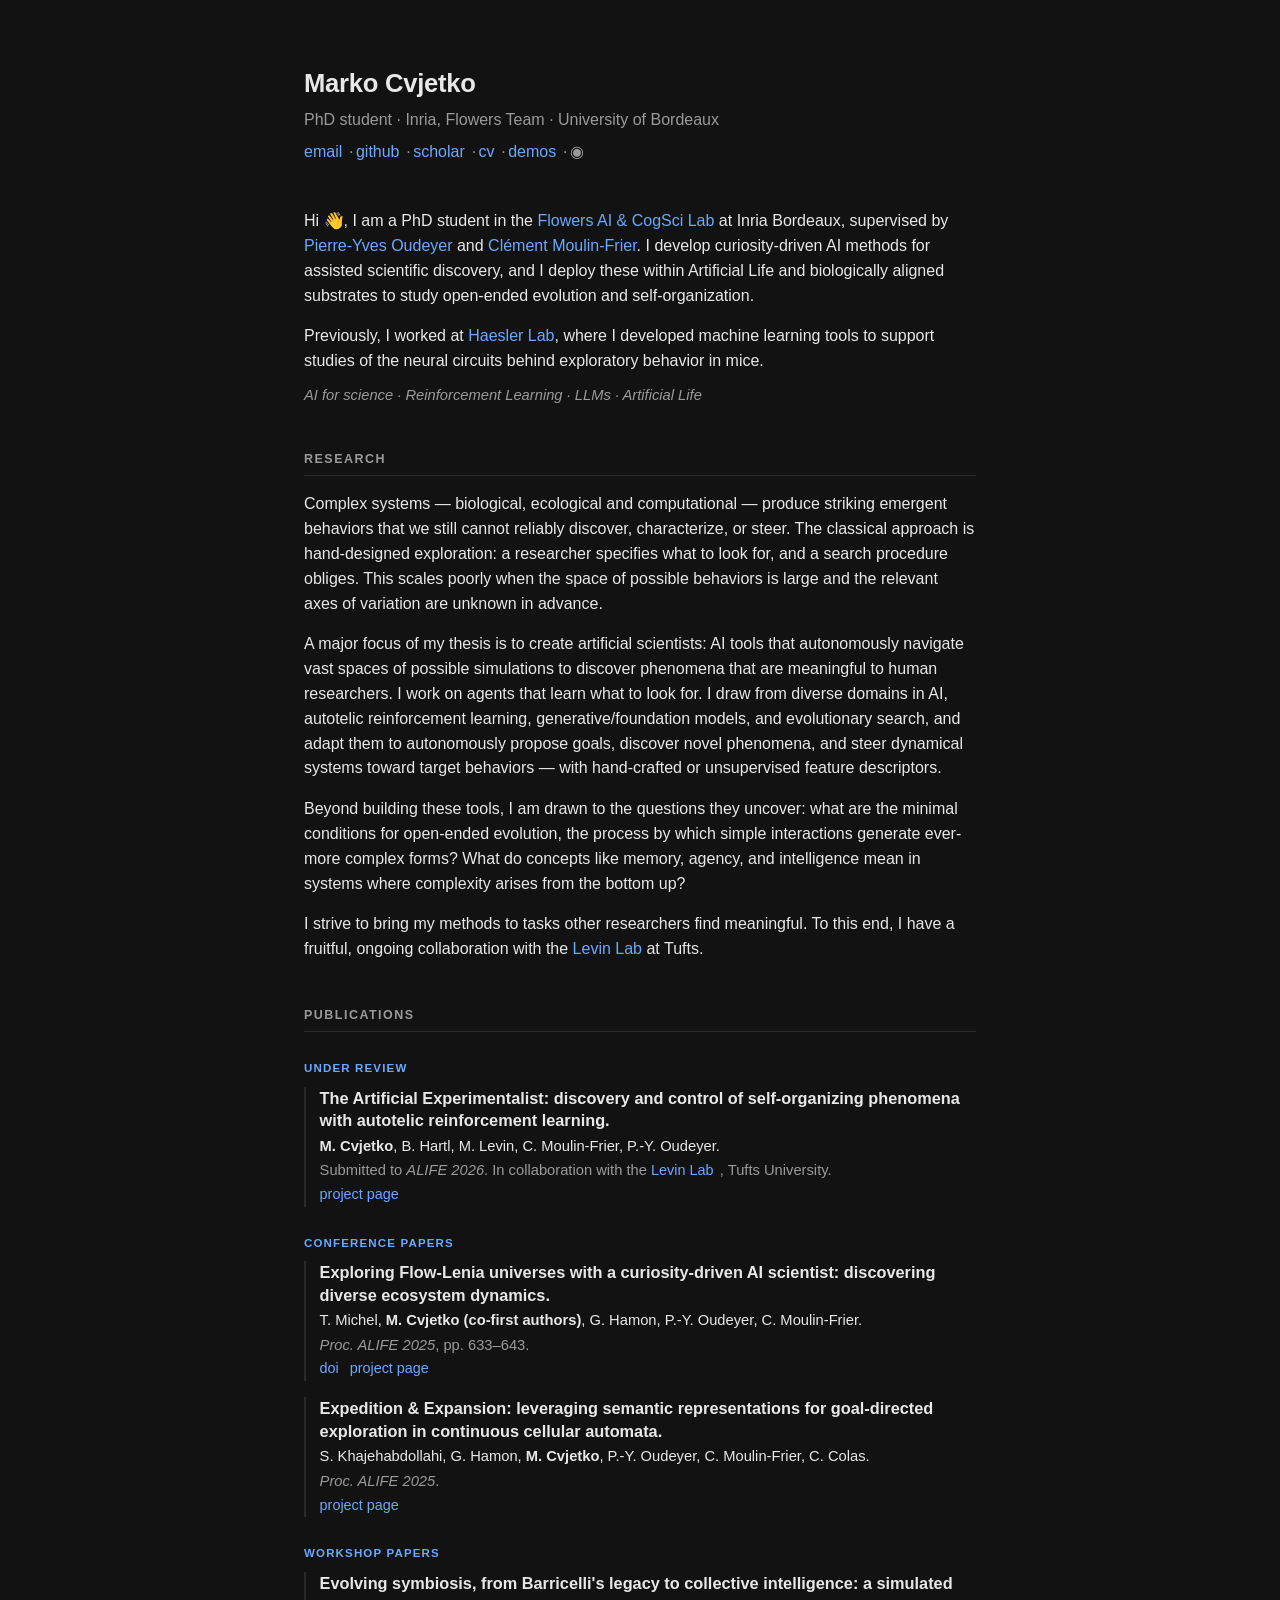
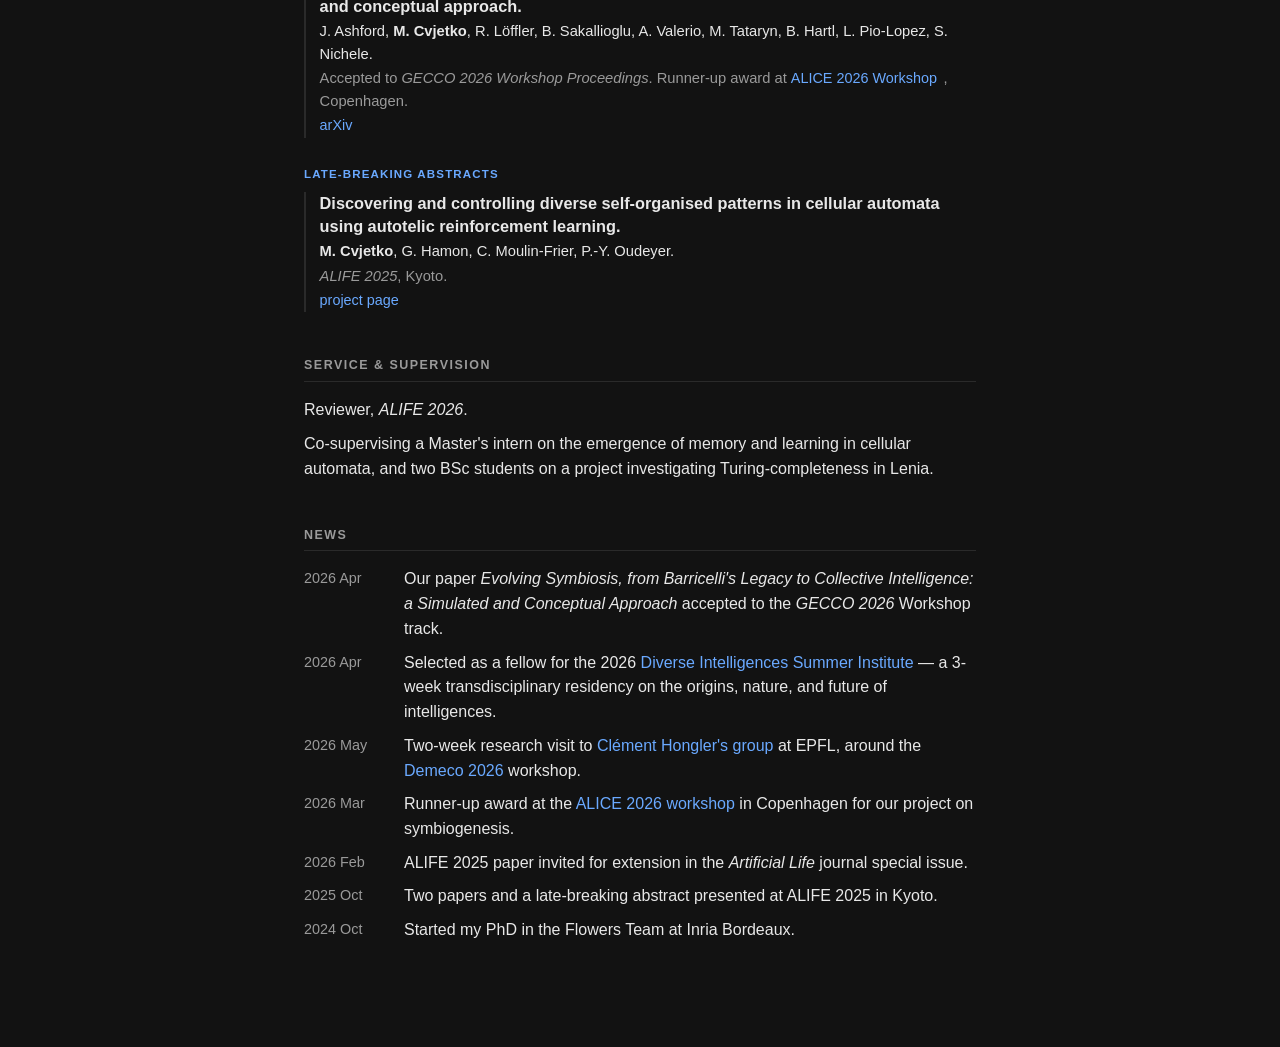
==== index.html @ 1c7ddf97 "update" ====
<!doctype html>
<html lang="en">
<head>
  <meta charset="utf-8">
  <meta name="viewport" content="width=device-width, initial-scale=1">
  <title>Marko Cvjetko</title>
  <meta name="description" content="PhD student in the Flowers Team at Inria, working on artificial life, cellular automata, and curiosity-driven AI.">
  <script>
    (function () {
      if (localStorage.getItem('lenia') === 'off') {
        document.documentElement.setAttribute('data-lenia', 'off');
      }
    })();
  </script>
  <link rel="stylesheet" href="style.css">
</head>
<body>
<video id="lenia-bg" aria-hidden="true" autoplay muted loop playsinline disableremoteplayback preload="auto"></video>
<canvas id="lenia-bg-fallback" aria-hidden="true"></canvas>
<script>
  (function () {
    var videos = [
      'assets/flowlenia-bg-1000.mp4',
      'assets/flowlenia-bg-5104.mp4',
      'assets/flowlenia-bg-6037.mp4',
      'assets/flowlenia-bg-10552.mp4'
    ];
    var v = document.getElementById('lenia-bg');
    if (!v) return;
    v.muted = true;
    v.src = videos[Math.floor(Math.random() * videos.length)];
    v.load();
    function tryPlay() {
      var p = v.play();
      if (p && typeof p.catch === 'function') p.catch(function () {});
    }
    tryPlay();
    document.addEventListener('touchstart', tryPlay, { once: true, passive: true });
    document.addEventListener('click', tryPlay, { once: true });
  })();
</script>
<main>

  <header>
    <h1>Marko Cvjetko</h1>
    <p class="affiliation">PhD student &middot; Inria, Flowers Team &middot; University of Bordeaux</p>
    <p class="links">
      <a href="mailto:marko.cvjetko@inria.fr">email</a>
      <a href="https://github.com/markocvjetko">github</a>
      <a href="https://scholar.google.co.uk/citations?hl=hr&user=WDyIW9QAAAAJ">scholar</a>
      <a href="cv/cv.pdf">cv</a>
      <a href="demos.html">demos</a>
      <button id="lenia-toggle" type="button" aria-label="Toggle background animation" title="Toggle background animation">&#9673;</button>
    </p>
  </header>

  <section id="bio">
    <p>
      Hi 👋, I am a PhD student in the <a href="https://flowers.inria.fr/">Flowers AI &amp; CogSci Lab</a> at Inria Bordeaux, supervised by <a href="http://www.pyoudeyer.com/">Pierre-Yves Oudeyer</a> and <a href="https://clement-moulin-frier.github.io/">Cl&eacute;ment Moulin-Frier</a>. I develop curiosity-driven AI methods for assisted scientific discovery, and I deploy these within Artificial Life and biologically aligned substrates to study open-ended evolution and self-organization.
    </p>
    <p>
      Previously, I worked at <a href="https://haeslerlab.sites.vib.be/en">Haesler Lab</a>, where I developed machine learning tools to support studies of the neural circuits behind exploratory behavior in mice.
    </p>
    <p class="tags"><em>AI for science &middot; Reinforcement Learning &middot; LLMs &middot; Artificial Life</em></p>
  </section>

  <section id="research">
    <h2>Research</h2>
    <p>
      Complex systems &mdash; biological, ecological and computational &mdash; produce striking emergent behaviors that we still cannot reliably discover, characterize, or steer. The classical approach is hand-designed exploration: a researcher specifies what to look for, and a search procedure obliges. This scales poorly when the space of possible behaviors is large and the relevant axes of variation are unknown in advance.
    </p>
    <p>
      A major focus of my thesis is to create artificial scientists: AI tools that autonomously navigate vast spaces of possible simulations to discover phenomena that are meaningful to human researchers. I work on agents that learn what to look for. I draw from diverse domains in AI, autotelic reinforcement learning, generative/foundation models, and evolutionary search, and adapt them to autonomously propose goals, discover novel phenomena, and steer dynamical systems toward target behaviors &mdash; with hand-crafted or unsupervised feature descriptors.
    </p>
    <p>
      Beyond building these tools, I am drawn to the questions they uncover: what are the minimal conditions for open-ended evolution, the process by which simple interactions generate ever-more complex forms? What do concepts like memory, agency, and intelligence mean in systems where complexity arises from the bottom up?
    </p>
    <p>
      I strive to bring my methods to tasks other researchers find meaningful. To this end, I have a fruitful, ongoing collaboration with the <a href="https://drmichaellevin.org/">Levin Lab</a> at Tufts.
    </p>
  </section>

  <section id="publications">
    <h2>Publications</h2>

    <h3>Under review</h3>
    <ul class="pubs">
      <li>
        <span class="pub-title">The Artificial Experimentalist: discovery and control of self-organizing phenomena with autotelic reinforcement learning.</span>
        <span class="pub-authors"><strong>M. Cvjetko</strong>, B. Hartl, M. Levin, C. Moulin-Frier, P.-Y. Oudeyer.</span>
        <span class="pub-venue">Submitted to <em>ALIFE 2026</em>. In collaboration with the <a href="https://drmichaellevin.org/">Levin Lab</a>, Tufts University.</span>
        <a href="https://developmentalsystems.org/carl/">project page</a>
      </li>
    </ul>

    <h3>Conference papers</h3>
    <ul class="pubs">
      <li>
        <span class="pub-title">Exploring Flow-Lenia universes with a curiosity-driven AI scientist: discovering diverse ecosystem dynamics.</span>
        <span class="pub-authors">T. Michel, <strong>M. Cvjetko</strong> <strong>(co-first authors)</strong>, G. Hamon, P.-Y. Oudeyer, C. Moulin-Frier.</span>
        <span class="pub-venue"><em>Proc. ALIFE 2025</em>, pp. 633&ndash;643.</span>
        <a href="https://doi.org/10.1162/ISAL.a.896">doi</a>
        <a href="https://developmentalsystems.org/Exploring-Flow-Lenia-Universes/">project page</a>
      </li>
      <li>
        <span class="pub-title">Expedition &amp; Expansion: leveraging semantic representations for goal-directed exploration in continuous cellular automata.</span>
        <span class="pub-authors">S. Khajehabdollahi, G. Hamon, <strong>M. Cvjetko</strong>, P.-Y. Oudeyer, C. Moulin-Frier, C. Colas.</span>
        <span class="pub-venue"><em>Proc. ALIFE 2025</em>.</span>
        <a href="https://developmentalsystems.org/expedition_expansion/">project page</a>
      </li>
    </ul>

    <h3>Workshop papers</h3>
    <ul class="pubs">
      <li>
        <span class="pub-title">Evolving symbiosis, from Barricelli's legacy to collective intelligence: a simulated and conceptual approach.</span>
        <span class="pub-authors">J. Ashford, <strong>M. Cvjetko</strong>, R. L&ouml;ffler, B. Sakallioglu, A. Valerio, M. Tataryn, B. Hartl, L. Pio-Lopez, S. Nichele.</span>
        <span class="pub-venue">Accepted to <em>GECCO 2026 Workshop Proceedings</em>. Runner-up award at <a href="https://aliceworkshop.org/">ALICE 2026 Workshop</a>, Copenhagen.</span>
        <a href="https://arxiv.org/abs/2603.08463">arXiv</a>
      </li>
    </ul>

    <h3>Late-breaking abstracts</h3>
    <ul class="pubs">
      <li>
        <span class="pub-title">Discovering and controlling diverse self-organised patterns in cellular automata using autotelic reinforcement learning.</span>
        <span class="pub-authors"><strong>M. Cvjetko</strong>, G. Hamon, C. Moulin-Frier, P.-Y. Oudeyer.</span>
        <span class="pub-venue"><em>ALIFE 2025</em>, Kyoto.</span>
        <a href="https://developmentalsystems.org/rl-for-ca/">project page</a>
      </li>
    </ul>
  </section>

  <section id="service">
    <h2>Service &amp; supervision</h2>
    <ul class="service">
      <li>Reviewer, <em>ALIFE 2026</em>.</li>
      <li>Co-supervising a Master's intern on the emergence of memory and learning in cellular automata, and two BSc students on a project investigating Turing-completeness in Lenia.</li>
    </ul>
  </section>

  <section id="news">
    <h2>News</h2>
    <ul class="news">
      <!-- add new items at the top -->
      <li><span class="date">2026 Apr</span> Our paper <em>Evolving Symbiosis, from Barricelli's Legacy to Collective Intelligence: a Simulated and Conceptual Approach</em> accepted to the <em>GECCO 2026</em> Workshop track.</li>
      <li><span class="date">2026 Apr</span> Selected as a fellow for the 2026 <a href="https://disi.org/">Diverse Intelligences Summer Institute</a> &mdash; a 3-week transdisciplinary residency on the origins, nature, and future of intelligences.</li>
      
      <li><span class="date">2026 May</span> Two-week research visit to <a href="https://www.epfl.ch/labs/csft/">Cl&eacute;ment Hongler's group</a> at EPFL, around the <a href="https://www.dem.eco/">Demeco 2026</a> workshop.</li>
      <li><span class="date">2026 Mar</span> Runner-up award at the <a href="https://aliceworkshop.org/">ALICE 2026 workshop</a> in Copenhagen for our project on symbiogenesis.</li>
      <li><span class="date">2026 Feb</span> ALIFE 2025 paper invited for extension in the <em>Artificial Life</em> journal special issue.</li>
      <li><span class="date">2025 Oct</span> Two papers and a late-breaking abstract presented at ALIFE 2025 in Kyoto.</li>
      <li><span class="date">2024 Oct</span> Started my PhD in the Flowers Team at Inria Bordeaux.</li>
    </ul>
  </section>

</main>

<script>
  (function () {
    var btn = document.getElementById('lenia-toggle');
    if (!btn) return;
    var on = '◉';
    var off = '○';
    function isOn() {
      return document.documentElement.getAttribute('data-lenia') !== 'off';
    }
    function render() { btn.textContent = isOn() ? on : off; }
    render();
    btn.addEventListener('click', function () {
      if (isOn()) {
        document.documentElement.setAttribute('data-lenia', 'off');
        localStorage.setItem('lenia', 'off');
      } else {
        document.documentElement.removeAttribute('data-lenia');
        localStorage.setItem('lenia', 'on');
      }
      render();
    });
  })();
</script>
<script src="lenia.js" defer></script>
</body>
</html>
---- style.css ----
:root {
  --bg: #121212;
  --fg: #e8e8e8;
  --muted: #9a9a9a;
  --accent: #6aa9ff;
  --rule: #2a2a2a;
}

* { box-sizing: border-box; }

html, body { margin: 0; padding: 0; }

body {
  background: var(--bg);
  color: var(--fg);
  font-family: -apple-system, BlinkMacSystemFont, "Segoe UI", Roboto, "Helvetica Neue", Arial, sans-serif;
  font-size: 16px;
  line-height: 1.55;
  -webkit-font-smoothing: antialiased;
}

main {
  max-width: 720px;
  margin: 0 auto;
  padding: 4rem 1.5rem 6rem;
  position: relative;
  z-index: 1;
}

#lenia-bg, #lenia-bg-fallback {
  position: fixed;
  inset: 0;
  width: 100%;
  height: 100%;
  z-index: 0;
  pointer-events: none;
  object-fit: cover;
}

#lenia-bg {
  opacity: 0.6;
  filter: blur(16px) saturate(1.15);
}

#lenia-bg-fallback {
  opacity: 0.5;
  image-rendering: auto;
  display: none;
}

@media (prefers-reduced-motion: reduce) {
  #lenia-bg { display: none; }
  #lenia-bg-fallback { display: none; }
}

a {
  color: var(--accent);
  text-decoration: none;
}
a:hover { text-decoration: underline; }

header h1 {
  margin: 0 0 .25rem;
  font-size: 1.6rem;
  font-weight: 600;
  letter-spacing: -0.01em;
}

.affiliation {
  margin: 0 0 .5rem;
  color: var(--muted);
}

.tags {
  color: var(--muted);
  font-size: .92rem;
  margin-top: -.4rem;
}

.links { margin: 0; }
.links > * + *::before {
  content: " \00b7 ";
  color: var(--muted);
  margin: 0 .15rem;
}
.links button {
  background: none;
  border: none;
  color: var(--muted);
  cursor: pointer;
  font: inherit;
  padding: 0;
  line-height: 1;
  vertical-align: baseline;
}
.links button:hover { color: var(--fg); }

section { margin-top: 2.75rem; }

h2 {
  font-size: 0.78rem;
  font-weight: 600;
  text-transform: uppercase;
  letter-spacing: .12em;
  color: var(--muted);
  border-bottom: 1px solid var(--rule);
  padding-bottom: .35rem;
  margin: 0 0 1rem;
}

#publications h3 {
  font-size: .72rem;
  font-weight: 700;
  text-transform: uppercase;
  letter-spacing: .1em;
  color: var(--accent);
  margin: 1.75rem 0 .55rem;
}

.demo {
  margin-bottom: 2.5rem;
}
.demo h3 {
  font-size: 1.05rem;
  font-weight: 600;
  margin: 0 0 .6rem;
}
.demo p {
  font-size: .95rem;
  color: var(--muted);
  margin: .6rem 0 1.2rem;
}
.demo figure {
  margin: 0 0 1.4rem;
}
.demo figcaption {
  font-size: .85rem;
  color: var(--muted);
  margin-top: .4rem;
}

.video-embed {
  aspect-ratio: 16 / 9;
  width: 100%;
  background: var(--rule);
}
.video-embed iframe {
  width: 100%;
  height: 100%;
  border: 0;
  display: block;
}

p { margin: 0 0 1rem; }

ul.news, ul.pubs, ul.service {
  list-style: none;
  padding: 0;
  margin: 0;
}

ul.service li {
  margin-bottom: .55rem;
}

ul.news li {
  position: relative;
  padding-left: 6.25em;
  margin-bottom: .55rem;
}

ul.news .date {
  position: absolute;
  left: 0;
  top: 0;
  color: var(--muted);
  font-variant-numeric: tabular-nums;
  font-size: .9rem;
}


.pub-title {
  display: block;
  font-weight: 600;
  font-size: 1.02rem;
  line-height: 1.4;
  color: var(--fg);
}
.pub-authors {
  display: block;
  font-size: .92rem;
  margin-top: .15rem;
}
.pub-venue {
  display: block;
  color: var(--muted);
  font-size: .92rem;
  margin-top: .1rem;
}

ul.pubs li {
  border-left: 2px solid var(--rule);
  padding-left: .85rem;
  margin-bottom: 1rem;
}

ul.pubs li a {
  font-size: .9rem;
  margin-right: .4rem;
}

:root[data-lenia="off"] #lenia-bg,
:root[data-lenia="off"] #lenia-bg-fallback { display: none; }

@media (max-width: 520px) {
  main { padding: 2.5rem 1.1rem 4rem; }
  ul.news li { padding-left: 0; }
  ul.news .date { position: static; display: block; margin-bottom: .1rem; }
}
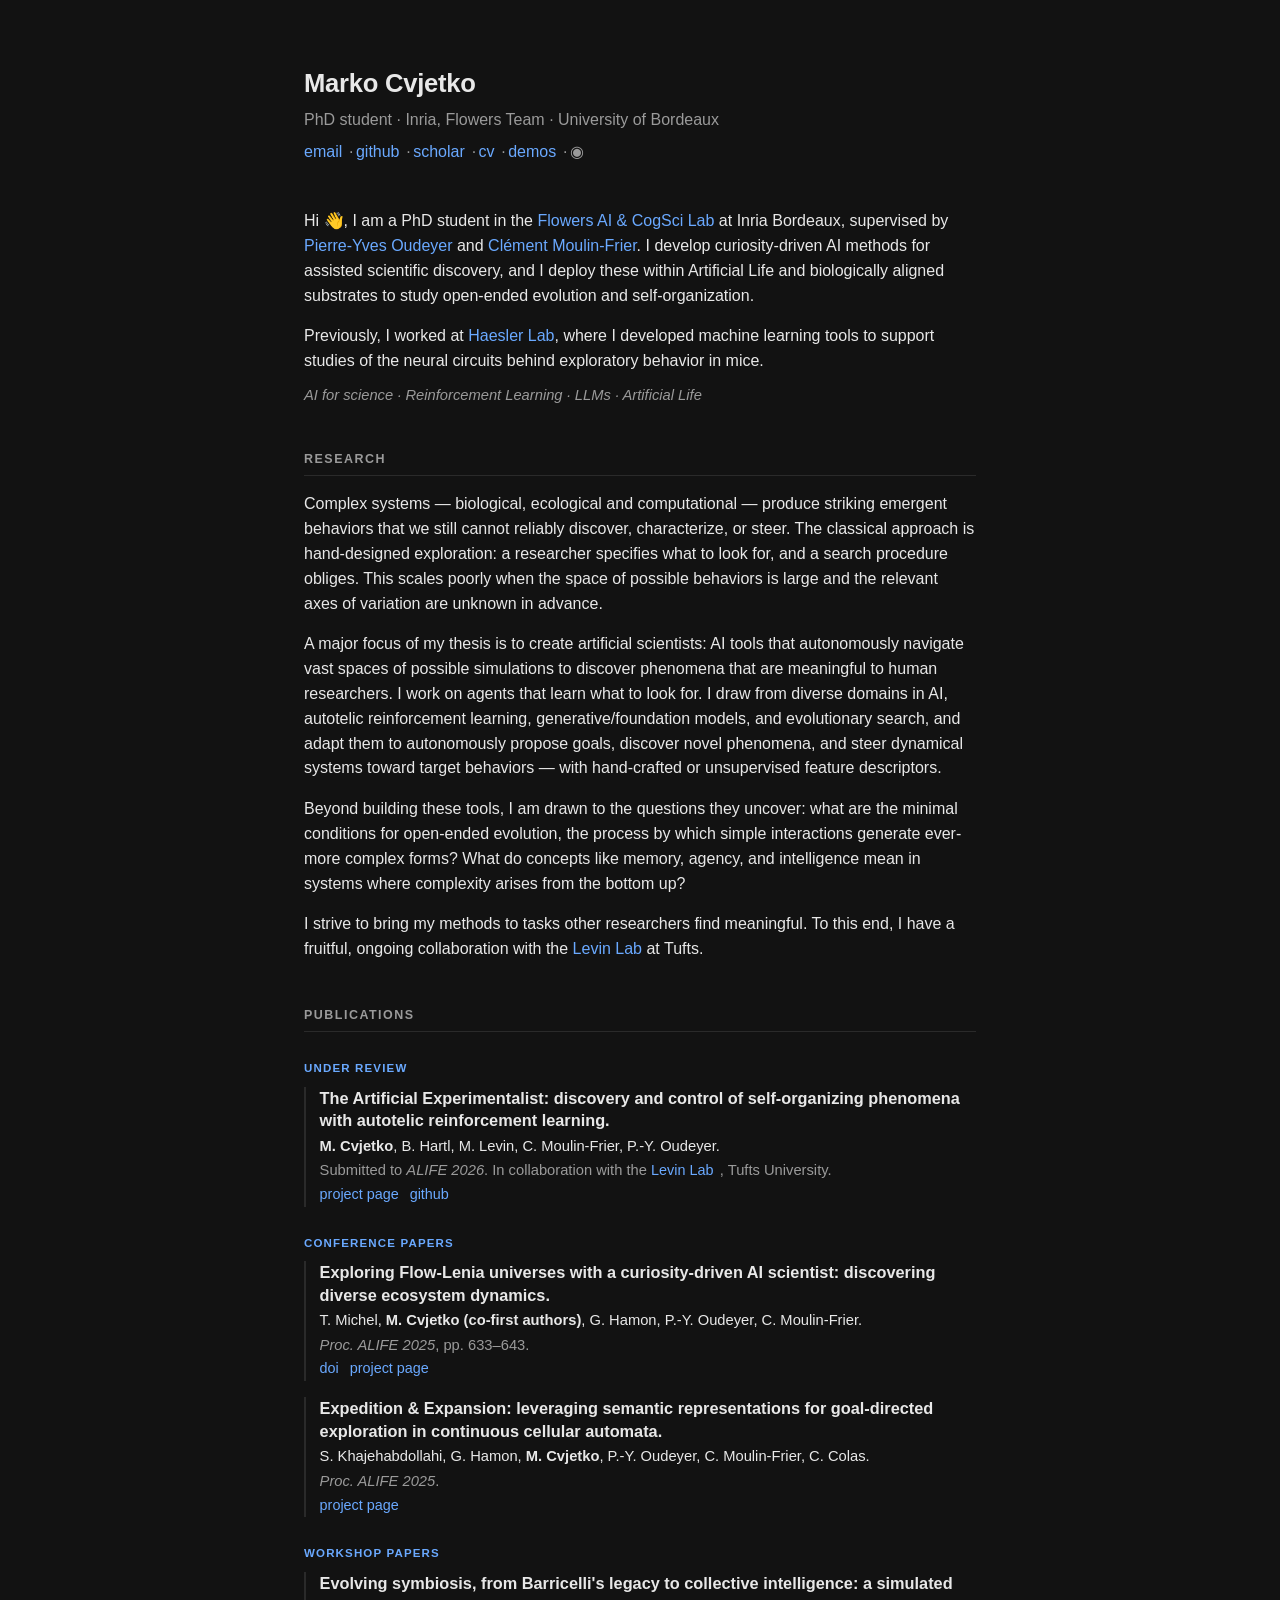
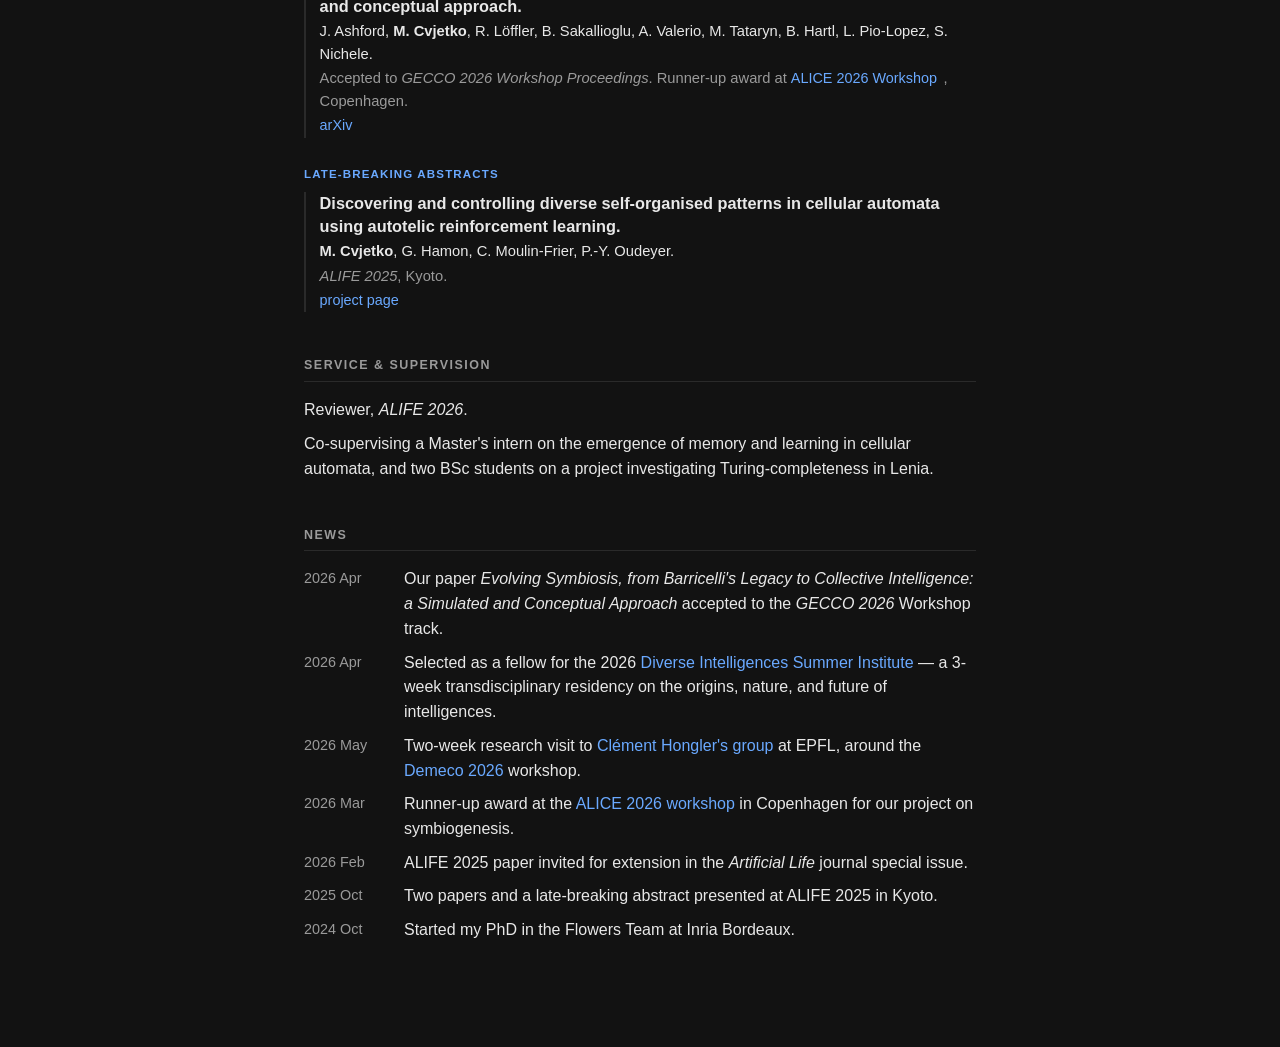
==== commit 166a8446: "update" ====
--- a/index.html
+++ b/index.html
@@ -90,6 +90,7 @@
         <span class="pub-authors"><strong>M. Cvjetko</strong>, B. Hartl, M. Levin, C. Moulin-Frier, P.-Y. Oudeyer.</span>
         <span class="pub-venue">Submitted to <em>ALIFE 2026</em>. In collaboration with the <a href="https://drmichaellevin.org/">Levin Lab</a>, Tufts University.</span>
         <a href="https://developmentalsystems.org/carl/">project page</a>
+        <a href="https://github.com/markocvjetko/OE-discovery">github</a>
       </li>
     </ul>
 
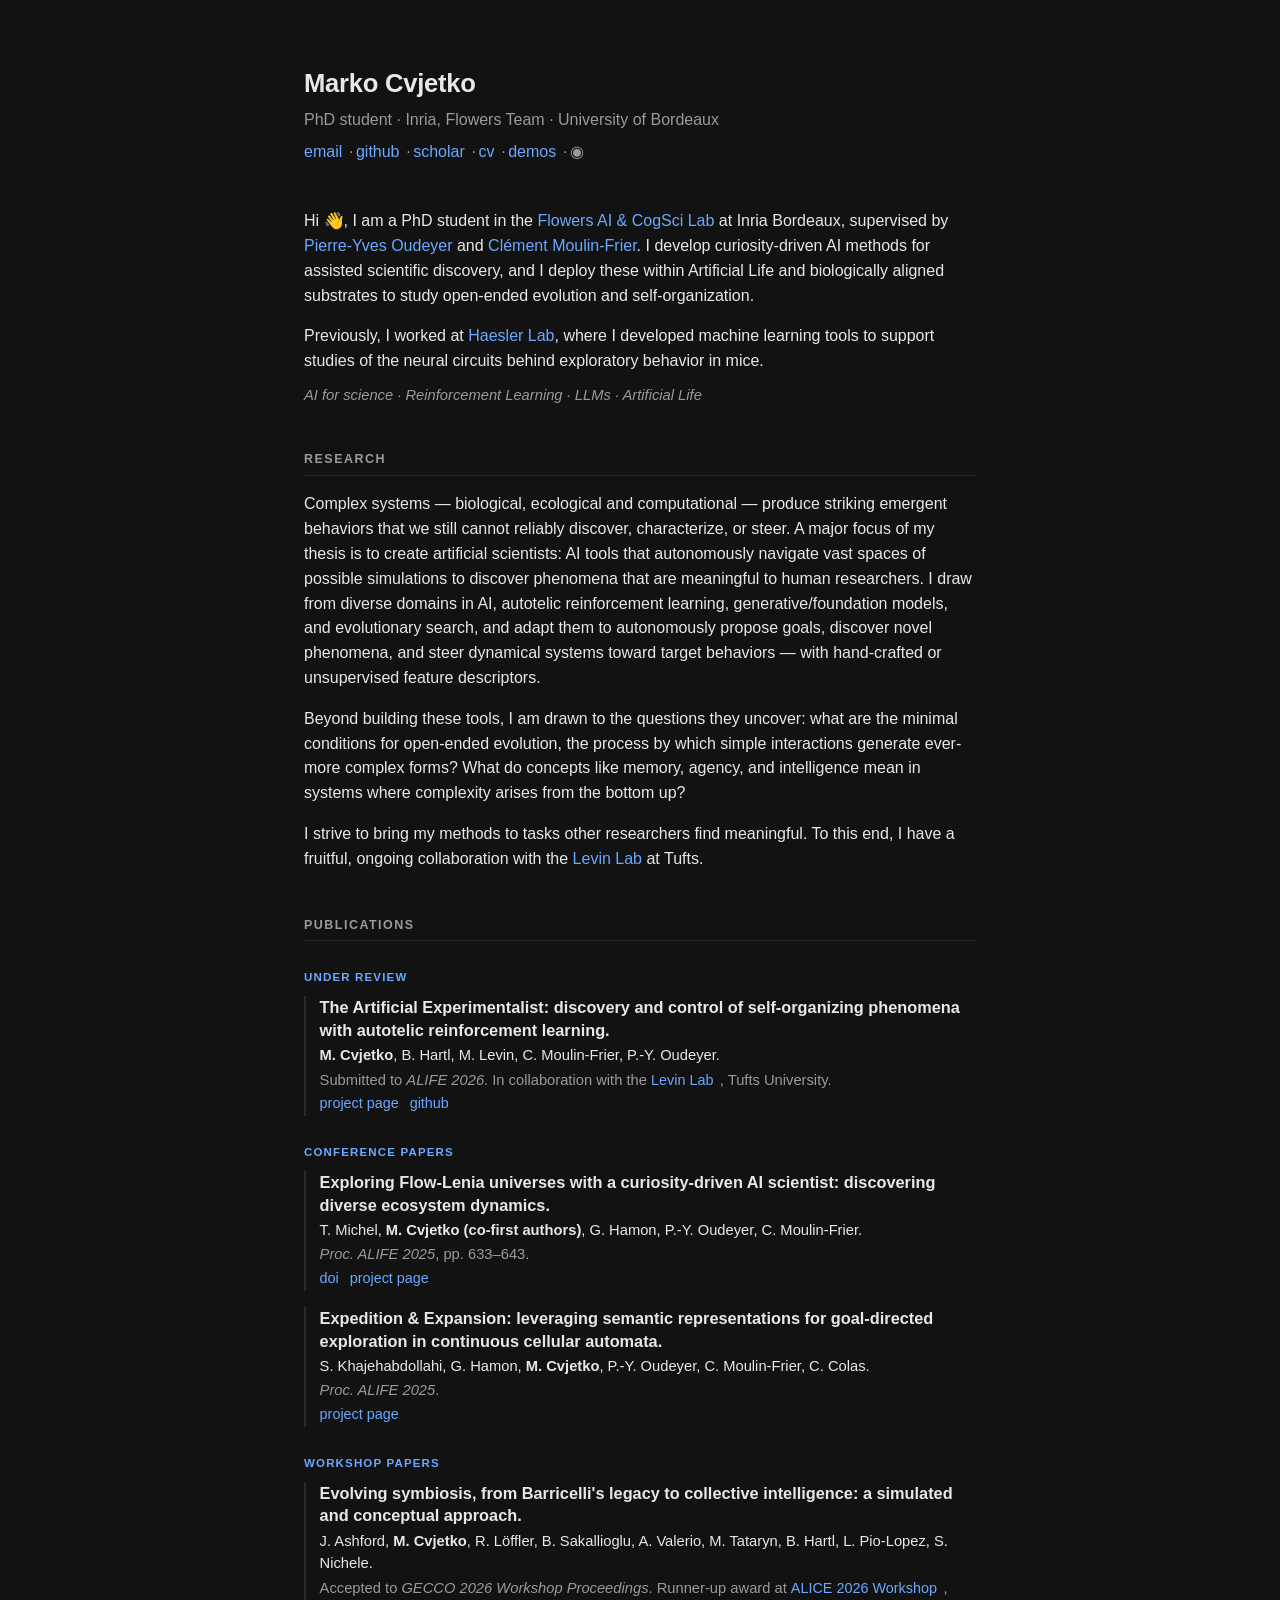
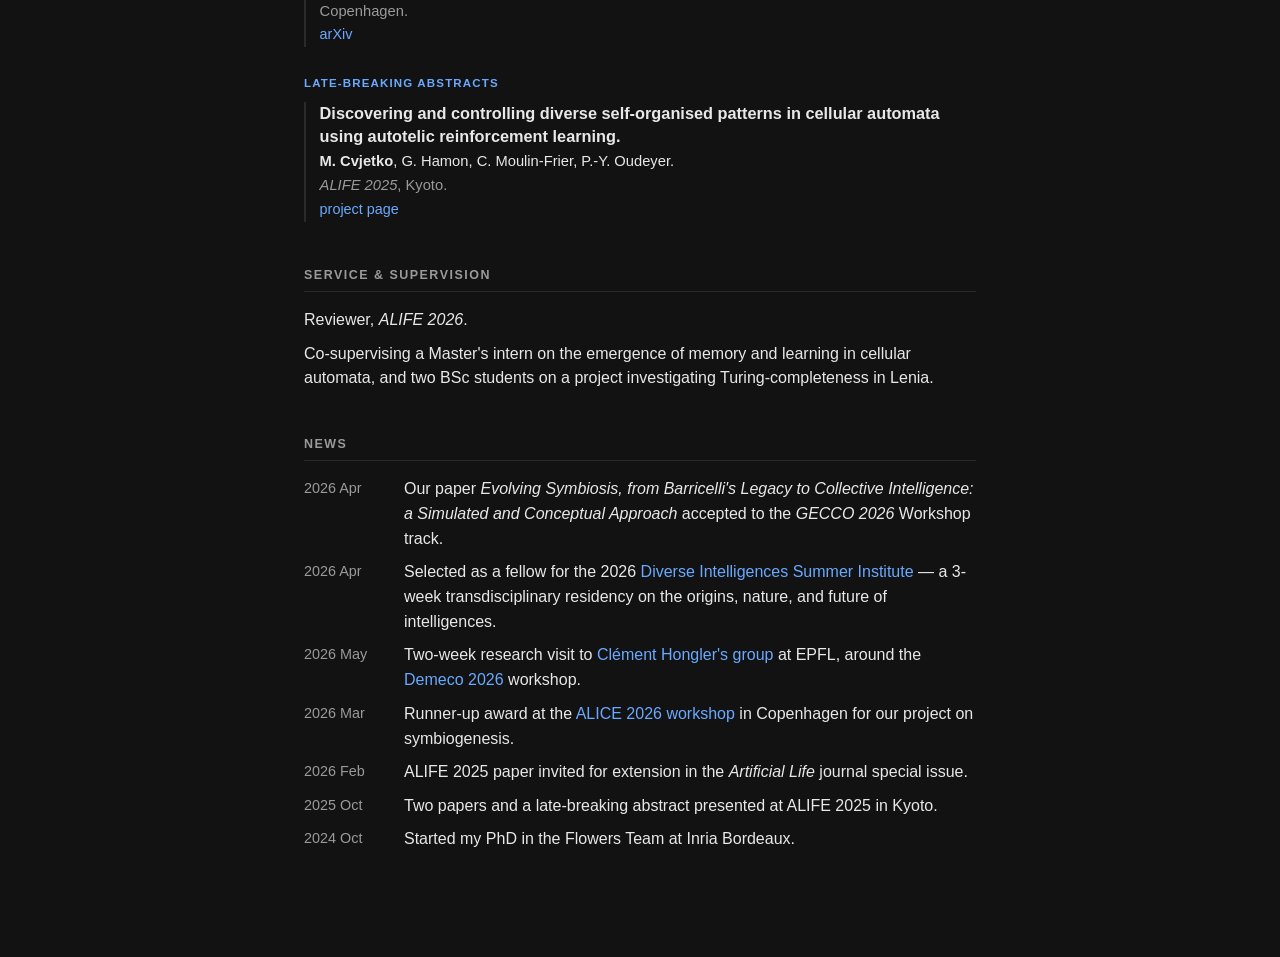
==== commit 654fa62f: "update" ====
--- a/index.html
+++ b/index.html
@@ -67,10 +67,7 @@
   <section id="research">
     <h2>Research</h2>
     <p>
-      Complex systems &mdash; biological, ecological and computational &mdash; produce striking emergent behaviors that we still cannot reliably discover, characterize, or steer. The classical approach is hand-designed exploration: a researcher specifies what to look for, and a search procedure obliges. This scales poorly when the space of possible behaviors is large and the relevant axes of variation are unknown in advance.
-    </p>
-    <p>
-      A major focus of my thesis is to create artificial scientists: AI tools that autonomously navigate vast spaces of possible simulations to discover phenomena that are meaningful to human researchers. I work on agents that learn what to look for. I draw from diverse domains in AI, autotelic reinforcement learning, generative/foundation models, and evolutionary search, and adapt them to autonomously propose goals, discover novel phenomena, and steer dynamical systems toward target behaviors &mdash; with hand-crafted or unsupervised feature descriptors.
+      Complex systems &mdash; biological, ecological and computational &mdash; produce striking emergent behaviors that we still cannot reliably discover, characterize, or steer. A major focus of my thesis is to create artificial scientists: AI tools that autonomously navigate vast spaces of possible simulations to discover phenomena that are meaningful to human researchers. I draw from diverse domains in AI, autotelic reinforcement learning, generative/foundation models, and evolutionary search, and adapt them to autonomously propose goals, discover novel phenomena, and steer dynamical systems toward target behaviors &mdash; with hand-crafted or unsupervised feature descriptors.
     </p>
     <p>
       Beyond building these tools, I am drawn to the questions they uncover: what are the minimal conditions for open-ended evolution, the process by which simple interactions generate ever-more complex forms? What do concepts like memory, agency, and intelligence mean in systems where complexity arises from the bottom up?
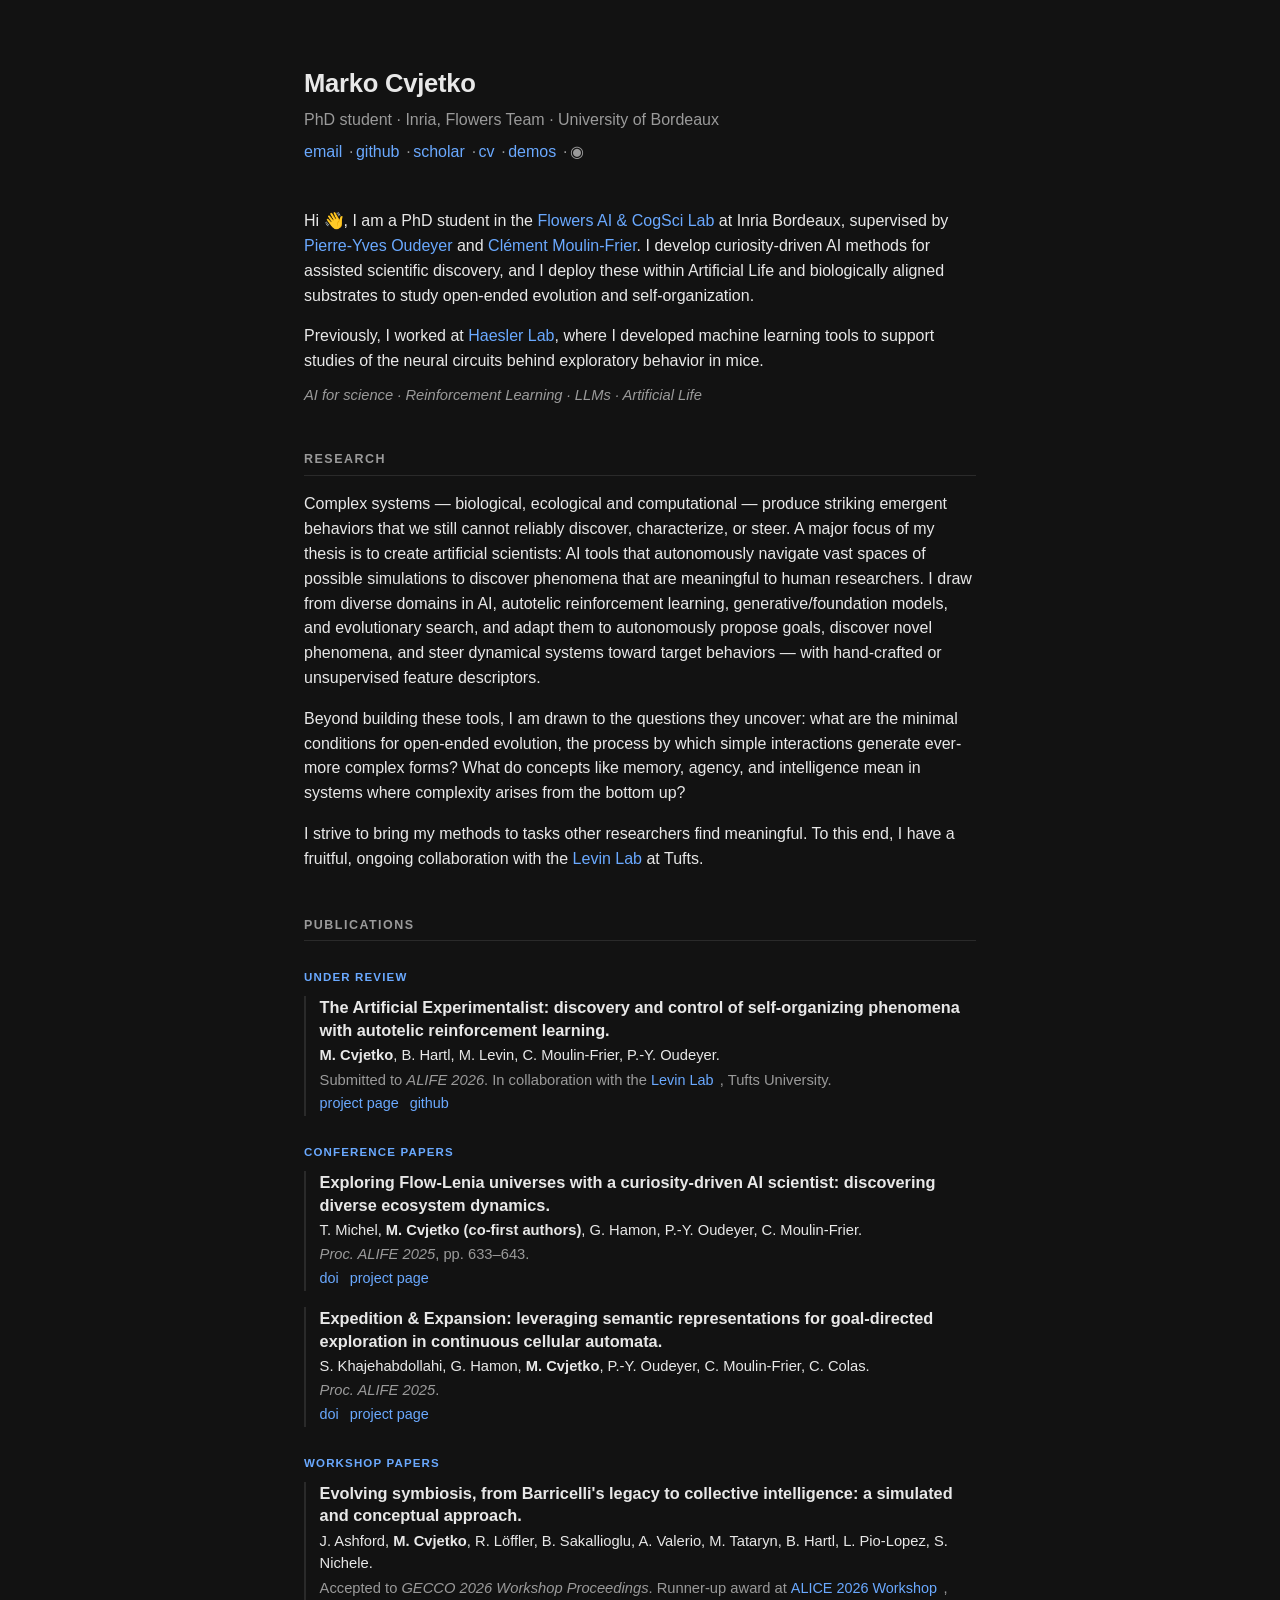
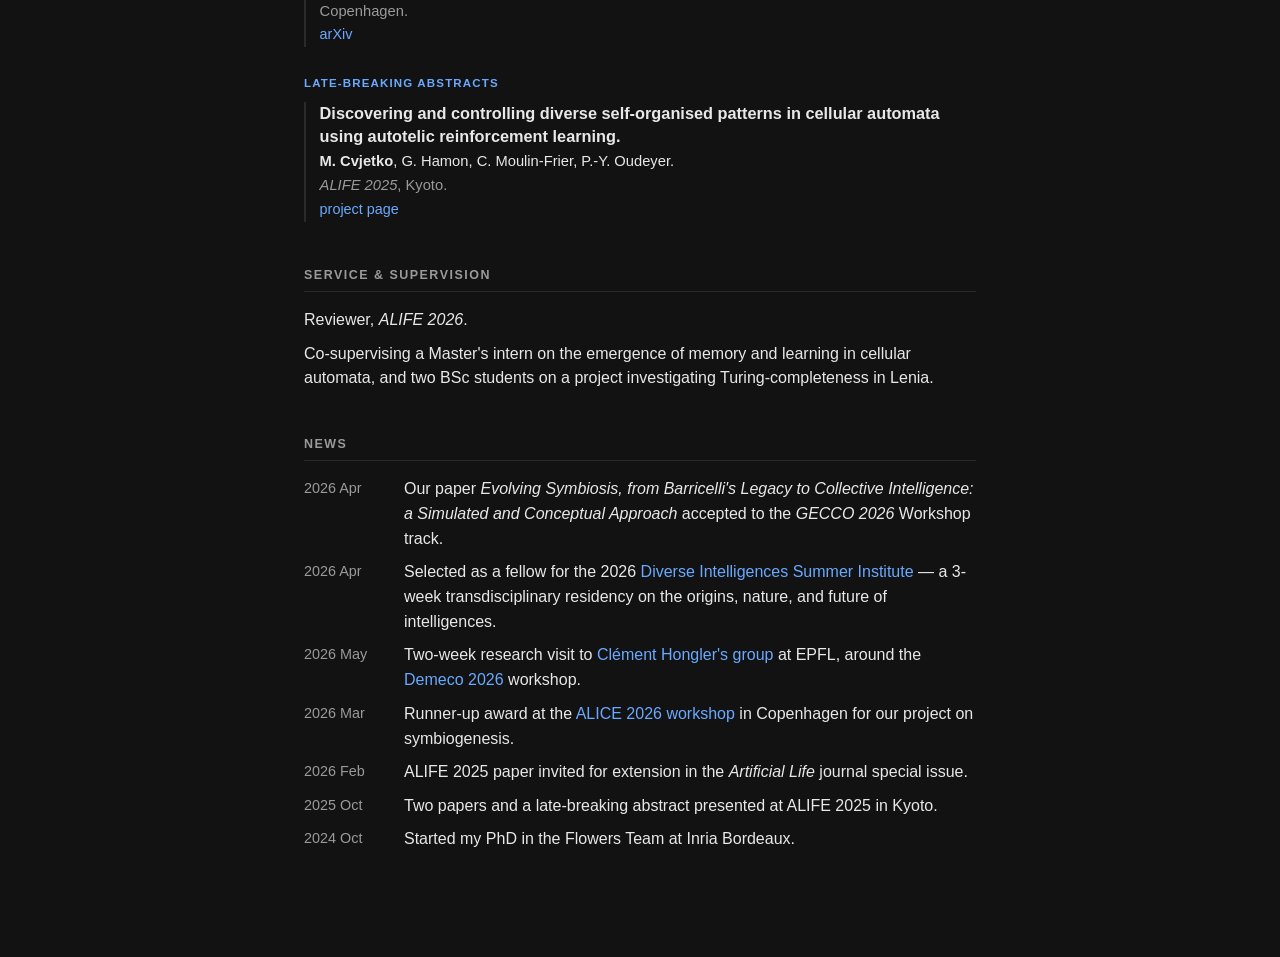
==== commit ba60862f: "update" ====
--- a/index.html
+++ b/index.html
@@ -104,6 +104,7 @@
         <span class="pub-title">Expedition &amp; Expansion: leveraging semantic representations for goal-directed exploration in continuous cellular automata.</span>
         <span class="pub-authors">S. Khajehabdollahi, G. Hamon, <strong>M. Cvjetko</strong>, P.-Y. Oudeyer, C. Moulin-Frier, C. Colas.</span>
         <span class="pub-venue"><em>Proc. ALIFE 2025</em>.</span>
+        <a href="https://direct.mit.edu/isal/proceedings/isal2025/37/73/134068">doi</a>
         <a href="https://developmentalsystems.org/expedition_expansion/">project page</a>
       </li>
     </ul>
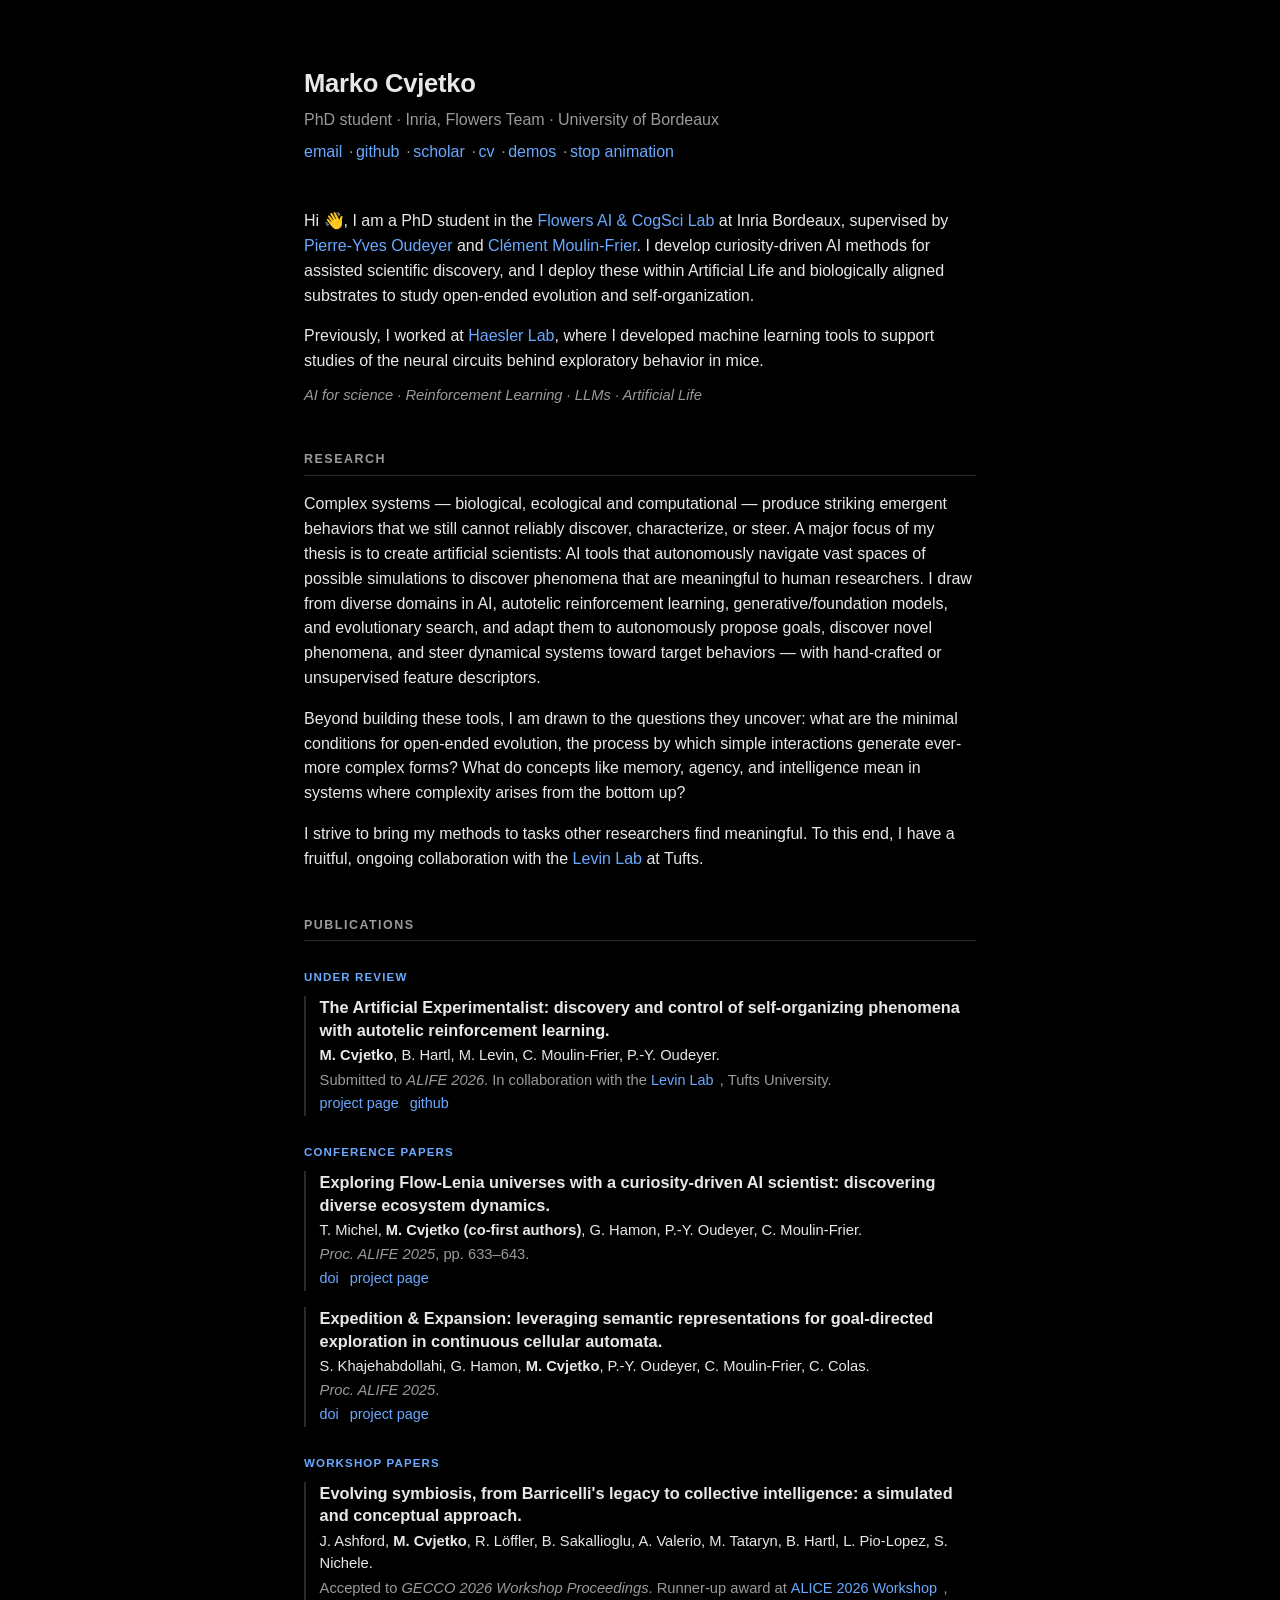
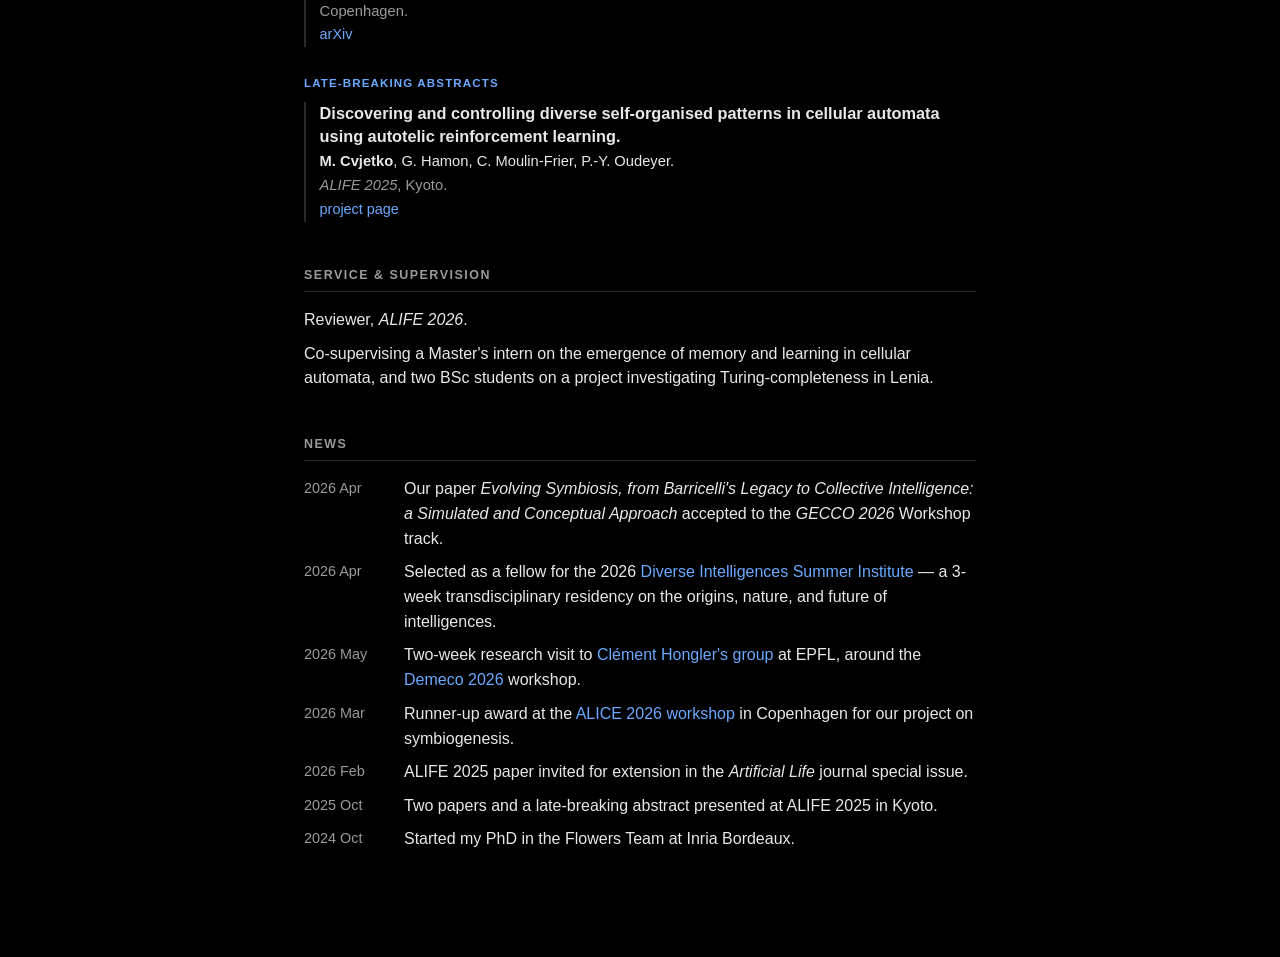
==== commit 15c4b36f: "update" ====
--- a/index.html
+++ b/index.html
@@ -50,7 +50,7 @@
       <a href="https://scholar.google.co.uk/citations?hl=hr&user=WDyIW9QAAAAJ">scholar</a>
       <a href="cv/cv.pdf">cv</a>
       <a href="demos.html">demos</a>
-      <button id="lenia-toggle" type="button" aria-label="Toggle background animation" title="Toggle background animation">&#9673;</button>
+      <button id="lenia-toggle" type="button" aria-label="Toggle background animation" title="Toggle background animation">stop animation</button>
     </p>
   </header>
 
@@ -159,8 +159,8 @@
   (function () {
     var btn = document.getElementById('lenia-toggle');
     if (!btn) return;
-    var on = '◉';
-    var off = '○';
+    var on = 'stop animation';
+    var off = 'play animation';
     function isOn() {
       return document.documentElement.getAttribute('data-lenia') !== 'off';
     }
--- a/style.css
+++ b/style.css
@@ -1,5 +1,5 @@
 :root {
-  --bg: #121212;
+  --bg: #000;
   --fg: #e8e8e8;
   --muted: #9a9a9a;
   --accent: #6aa9ff;
@@ -86,14 +86,14 @@
 .links button {
   background: none;
   border: none;
-  color: var(--muted);
+  color: var(--accent);
   cursor: pointer;
   font: inherit;
   padding: 0;
-  line-height: 1;
+  line-height: inherit;
   vertical-align: baseline;
 }
-.links button:hover { color: var(--fg); }
+.links button:hover { text-decoration: underline; }
 
 section { margin-top: 2.75rem; }
 
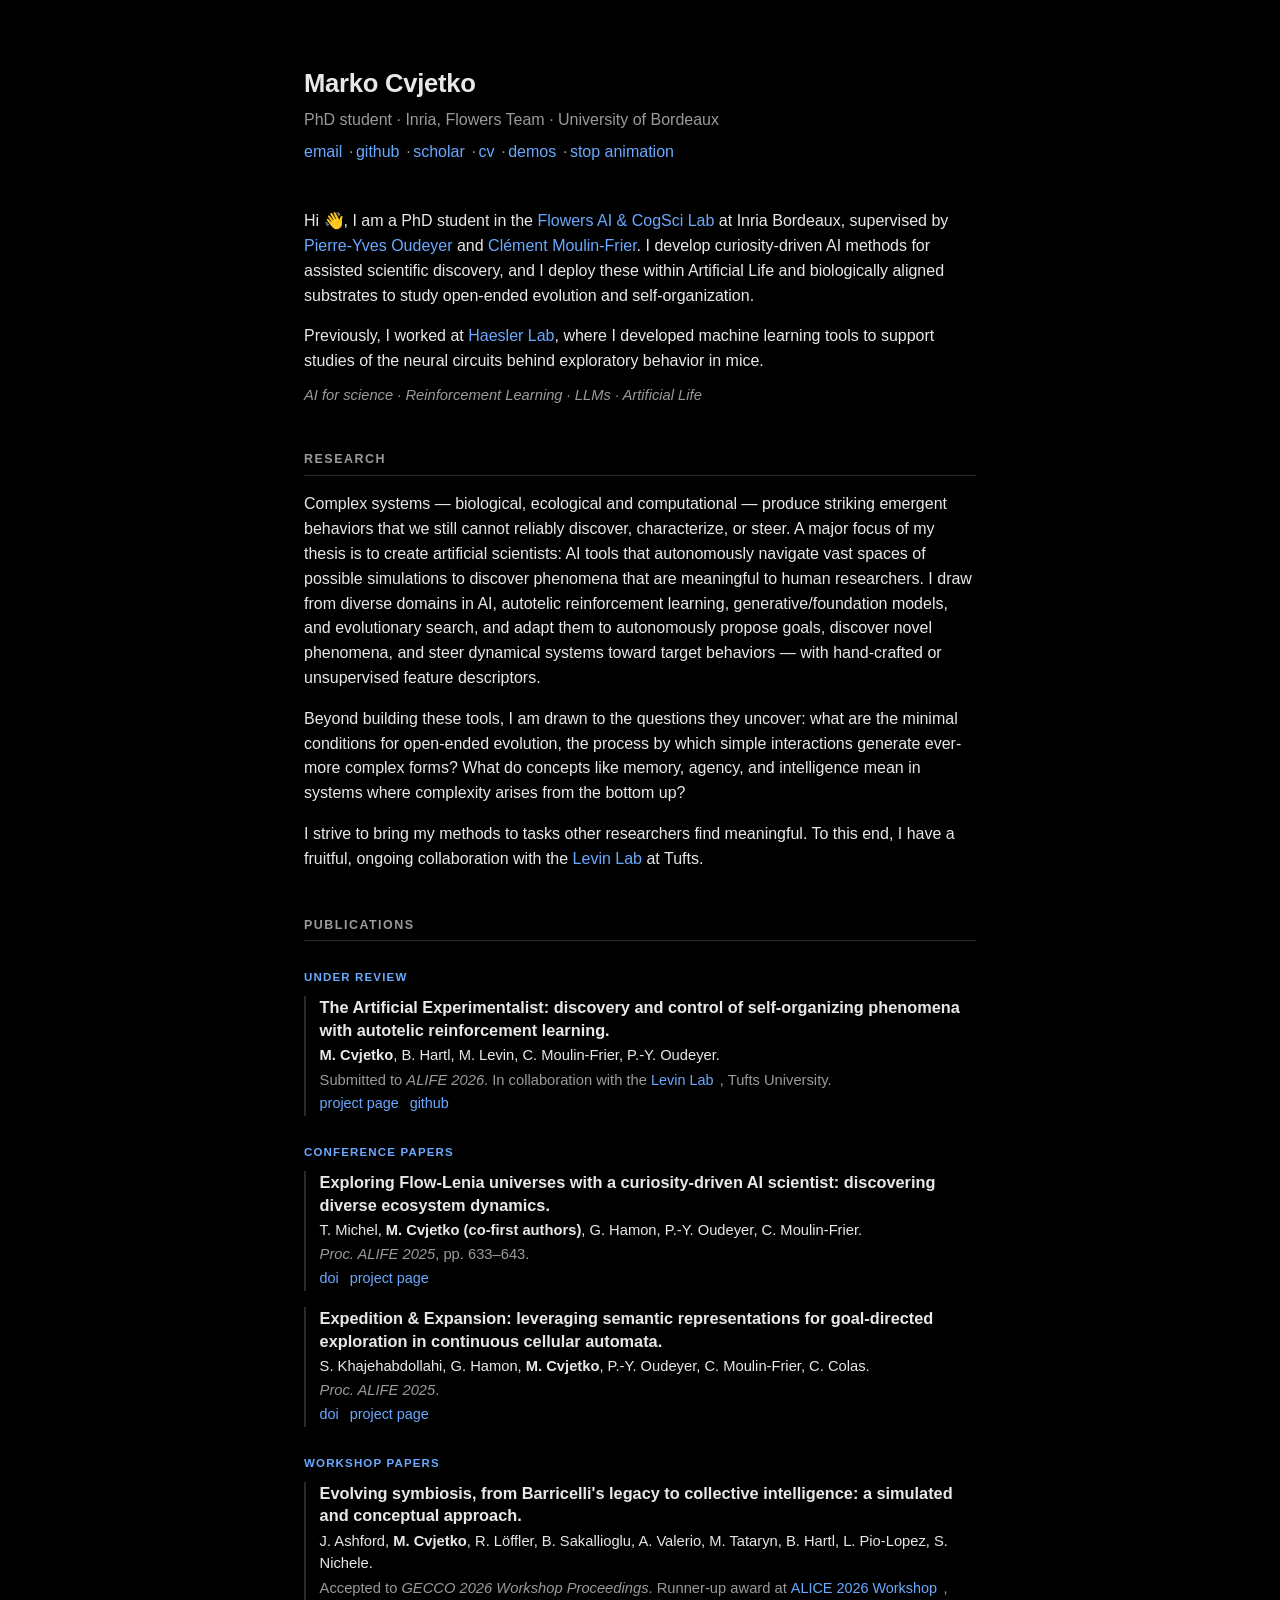
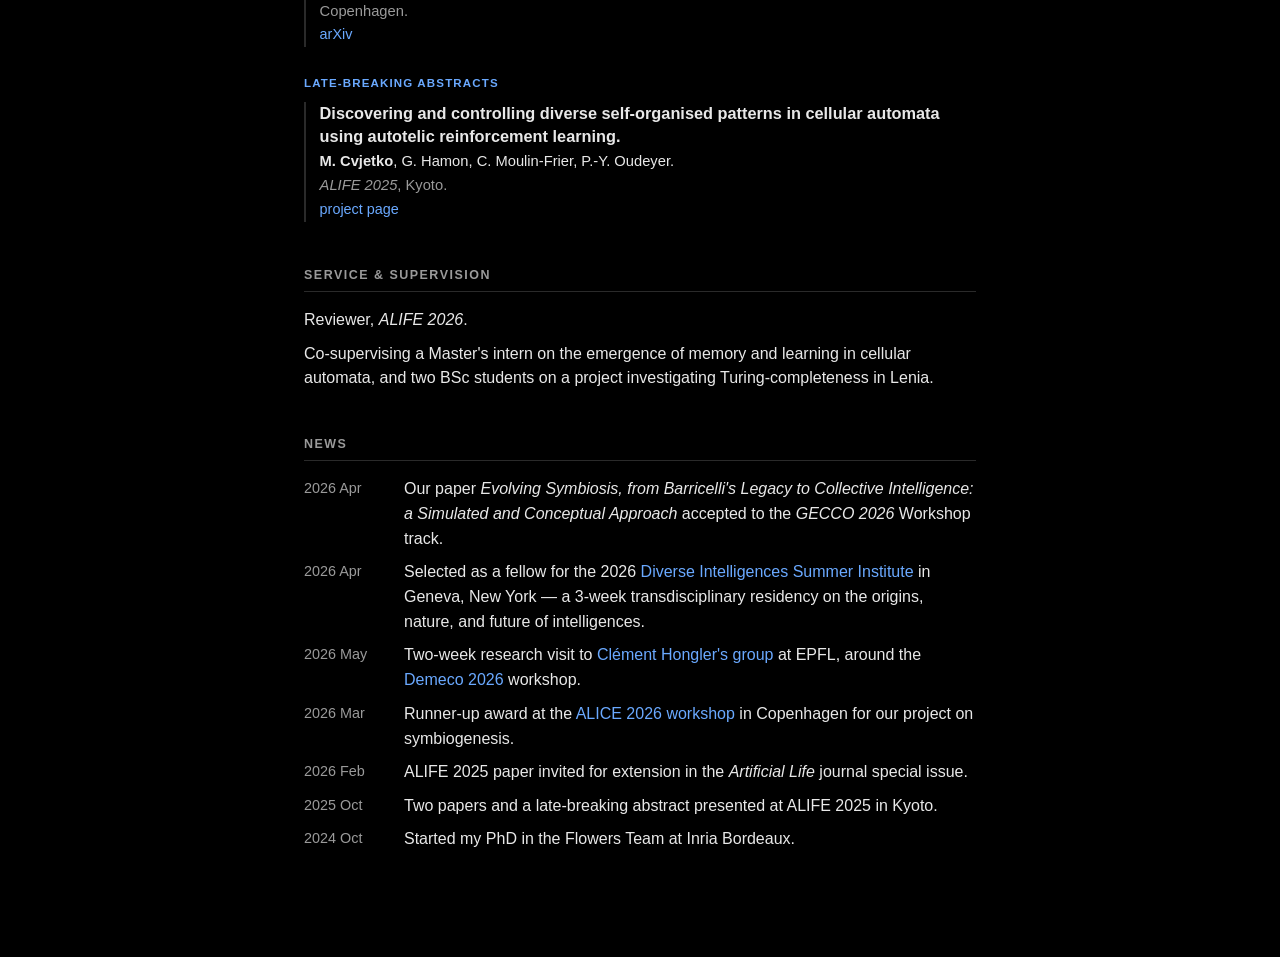
==== commit 46d57492: "update" ====
--- a/index.html
+++ b/index.html
@@ -143,7 +143,7 @@
     <ul class="news">
       <!-- add new items at the top -->
       <li><span class="date">2026 Apr</span> Our paper <em>Evolving Symbiosis, from Barricelli's Legacy to Collective Intelligence: a Simulated and Conceptual Approach</em> accepted to the <em>GECCO 2026</em> Workshop track.</li>
-      <li><span class="date">2026 Apr</span> Selected as a fellow for the 2026 <a href="https://disi.org/">Diverse Intelligences Summer Institute</a> &mdash; a 3-week transdisciplinary residency on the origins, nature, and future of intelligences.</li>
+      <li><span class="date">2026 Apr</span> Selected as a fellow for the 2026 <a href="https://disi.org/">Diverse Intelligences Summer Institute</a> in Geneva, New York &mdash; a 3-week transdisciplinary residency on the origins, nature, and future of intelligences.</li>
       
       <li><span class="date">2026 May</span> Two-week research visit to <a href="https://www.epfl.ch/labs/csft/">Cl&eacute;ment Hongler's group</a> at EPFL, around the <a href="https://www.dem.eco/">Demeco 2026</a> workshop.</li>
       <li><span class="date">2026 Mar</span> Runner-up award at the <a href="https://aliceworkshop.org/">ALICE 2026 workshop</a> in Copenhagen for our project on symbiogenesis.</li>
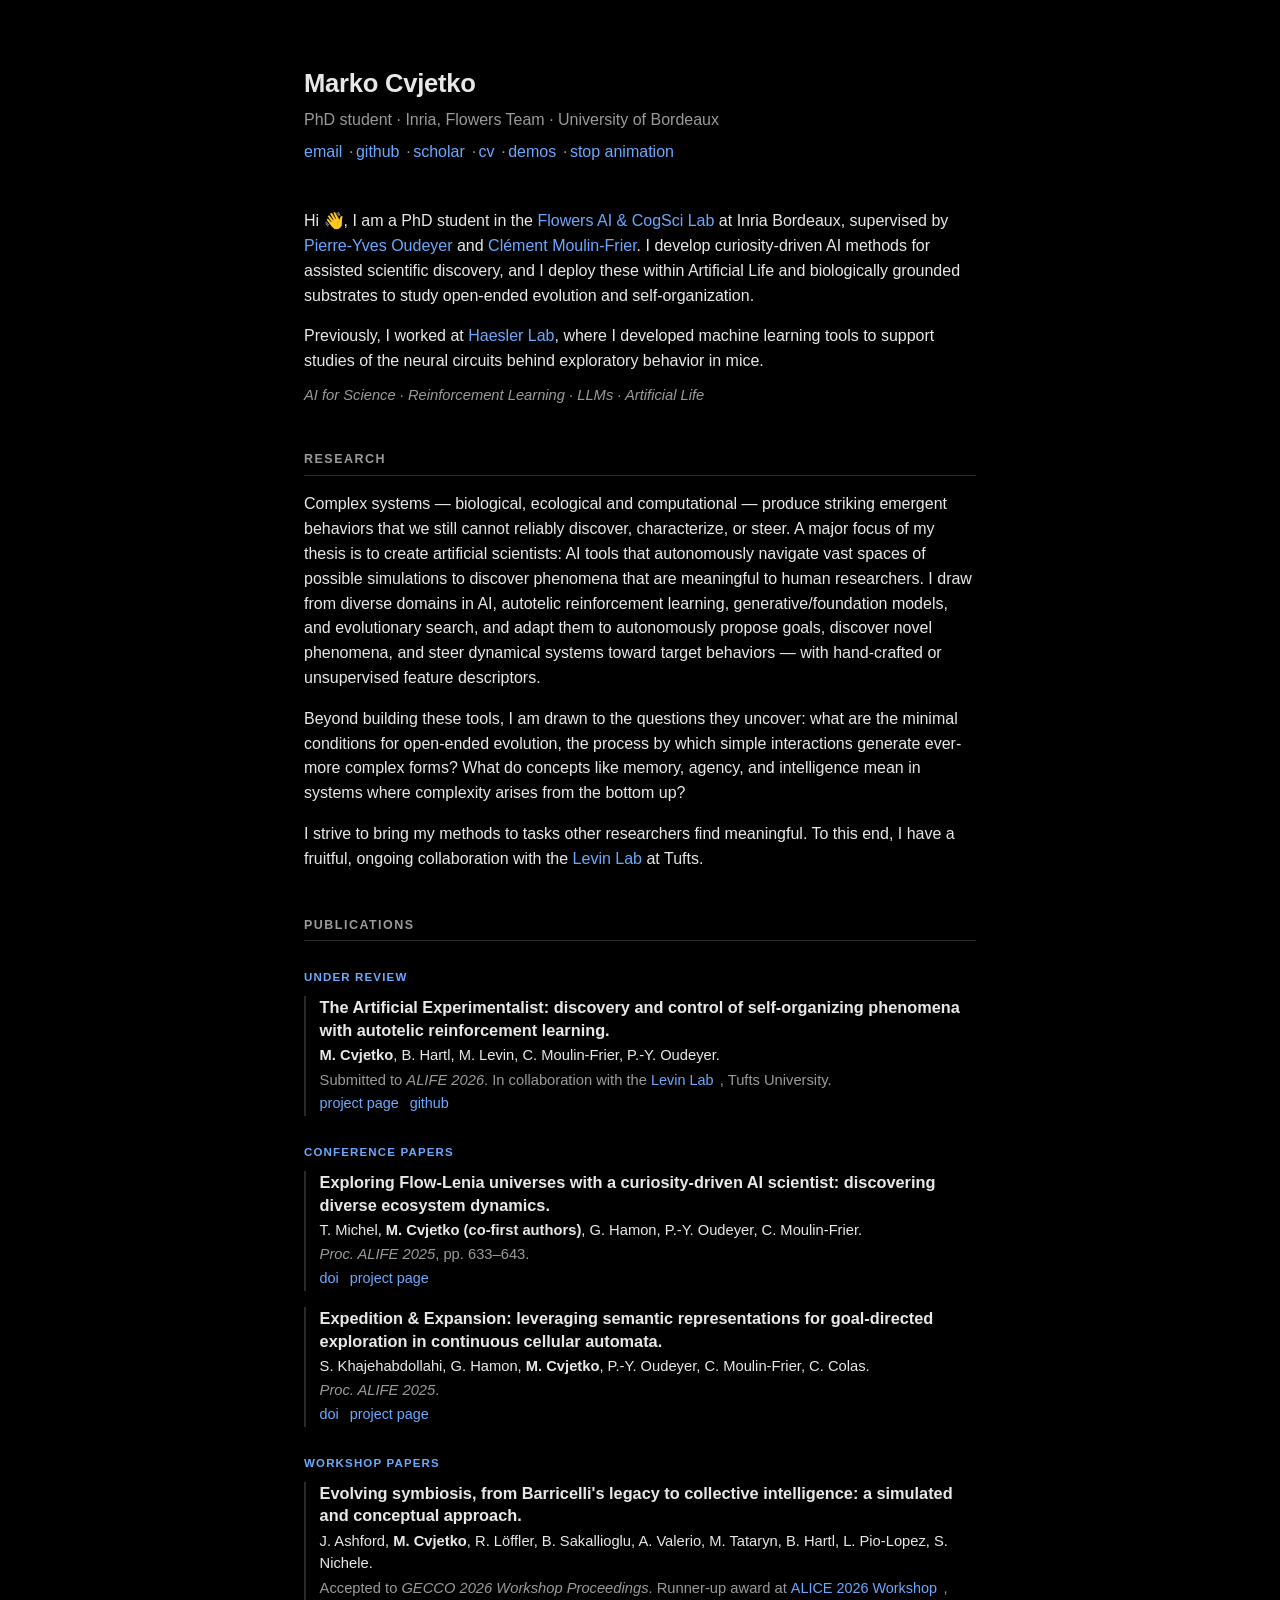
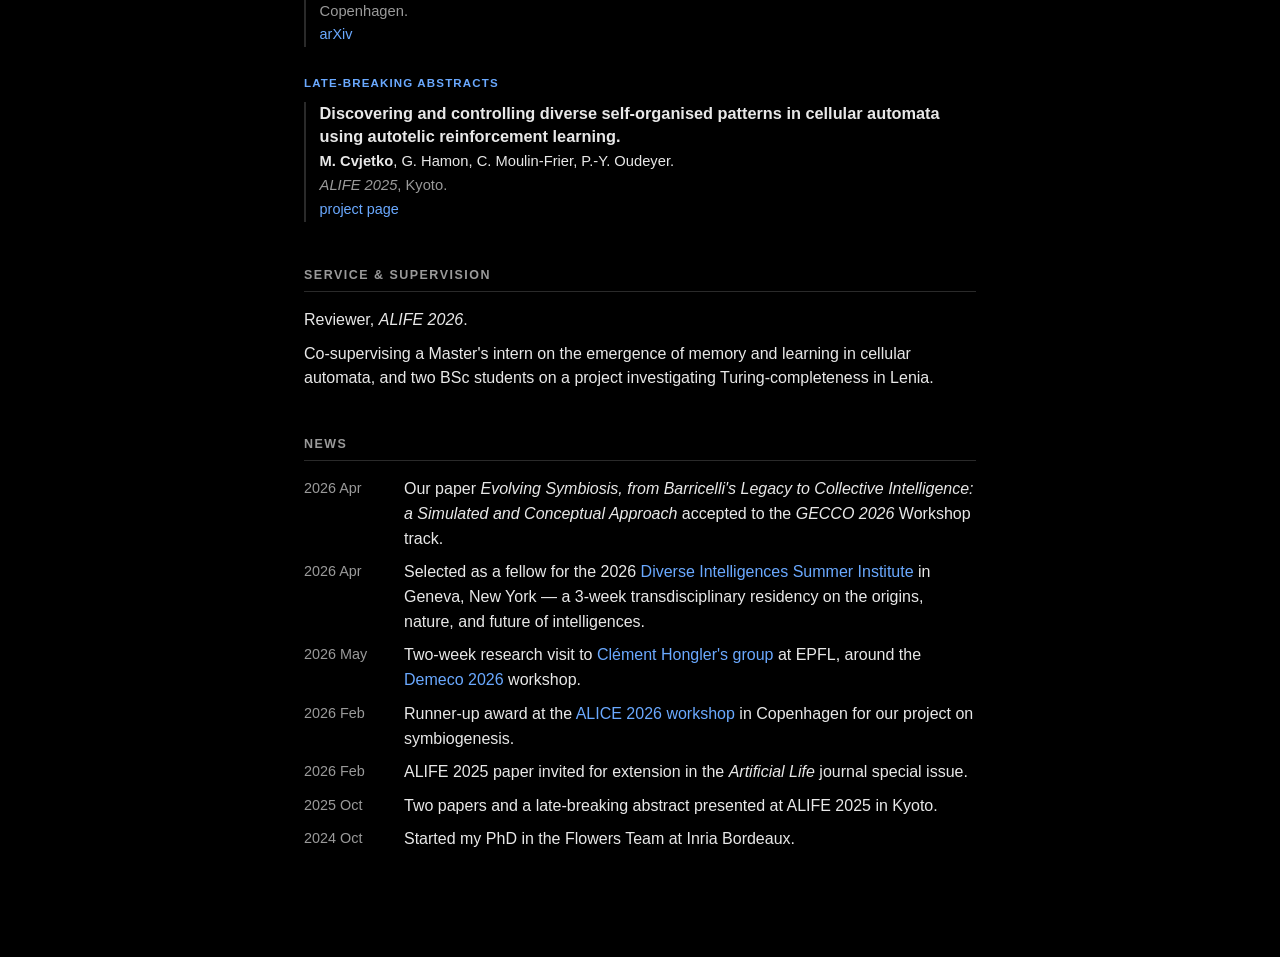
==== commit b4d0c8da: "update" ====
--- a/index.html
+++ b/index.html
@@ -56,12 +56,12 @@
 
   <section id="bio">
     <p>
-      Hi 👋, I am a PhD student in the <a href="https://flowers.inria.fr/">Flowers AI &amp; CogSci Lab</a> at Inria Bordeaux, supervised by <a href="http://www.pyoudeyer.com/">Pierre-Yves Oudeyer</a> and <a href="https://clement-moulin-frier.github.io/">Cl&eacute;ment Moulin-Frier</a>. I develop curiosity-driven AI methods for assisted scientific discovery, and I deploy these within Artificial Life and biologically aligned substrates to study open-ended evolution and self-organization.
+      Hi 👋, I am a PhD student in the <a href="https://flowers.inria.fr/">Flowers AI &amp; CogSci Lab</a> at Inria Bordeaux, supervised by <a href="http://www.pyoudeyer.com/">Pierre-Yves Oudeyer</a> and <a href="https://clement-moulin-frier.github.io/">Cl&eacute;ment Moulin-Frier</a>. I develop curiosity-driven AI methods for assisted scientific discovery, and I deploy these within Artificial Life and biologically grounded substrates to study open-ended evolution and self-organization.
     </p>
     <p>
       Previously, I worked at <a href="https://haeslerlab.sites.vib.be/en">Haesler Lab</a>, where I developed machine learning tools to support studies of the neural circuits behind exploratory behavior in mice.
     </p>
-    <p class="tags"><em>AI for science &middot; Reinforcement Learning &middot; LLMs &middot; Artificial Life</em></p>
+    <p class="tags"><em>AI for Science &middot; Reinforcement Learning &middot; LLMs &middot; Artificial Life</em></p>
   </section>
 
   <section id="research">
@@ -146,7 +146,7 @@
       <li><span class="date">2026 Apr</span> Selected as a fellow for the 2026 <a href="https://disi.org/">Diverse Intelligences Summer Institute</a> in Geneva, New York &mdash; a 3-week transdisciplinary residency on the origins, nature, and future of intelligences.</li>
       
       <li><span class="date">2026 May</span> Two-week research visit to <a href="https://www.epfl.ch/labs/csft/">Cl&eacute;ment Hongler's group</a> at EPFL, around the <a href="https://www.dem.eco/">Demeco 2026</a> workshop.</li>
-      <li><span class="date">2026 Mar</span> Runner-up award at the <a href="https://aliceworkshop.org/">ALICE 2026 workshop</a> in Copenhagen for our project on symbiogenesis.</li>
+      <li><span class="date">2026 Feb</span> Runner-up award at the <a href="https://aliceworkshop.org/">ALICE 2026 workshop</a> in Copenhagen for our project on symbiogenesis.</li>
       <li><span class="date">2026 Feb</span> ALIFE 2025 paper invited for extension in the <em>Artificial Life</em> journal special issue.</li>
       <li><span class="date">2025 Oct</span> Two papers and a late-breaking abstract presented at ALIFE 2025 in Kyoto.</li>
       <li><span class="date">2024 Oct</span> Started my PhD in the Flowers Team at Inria Bordeaux.</li>
